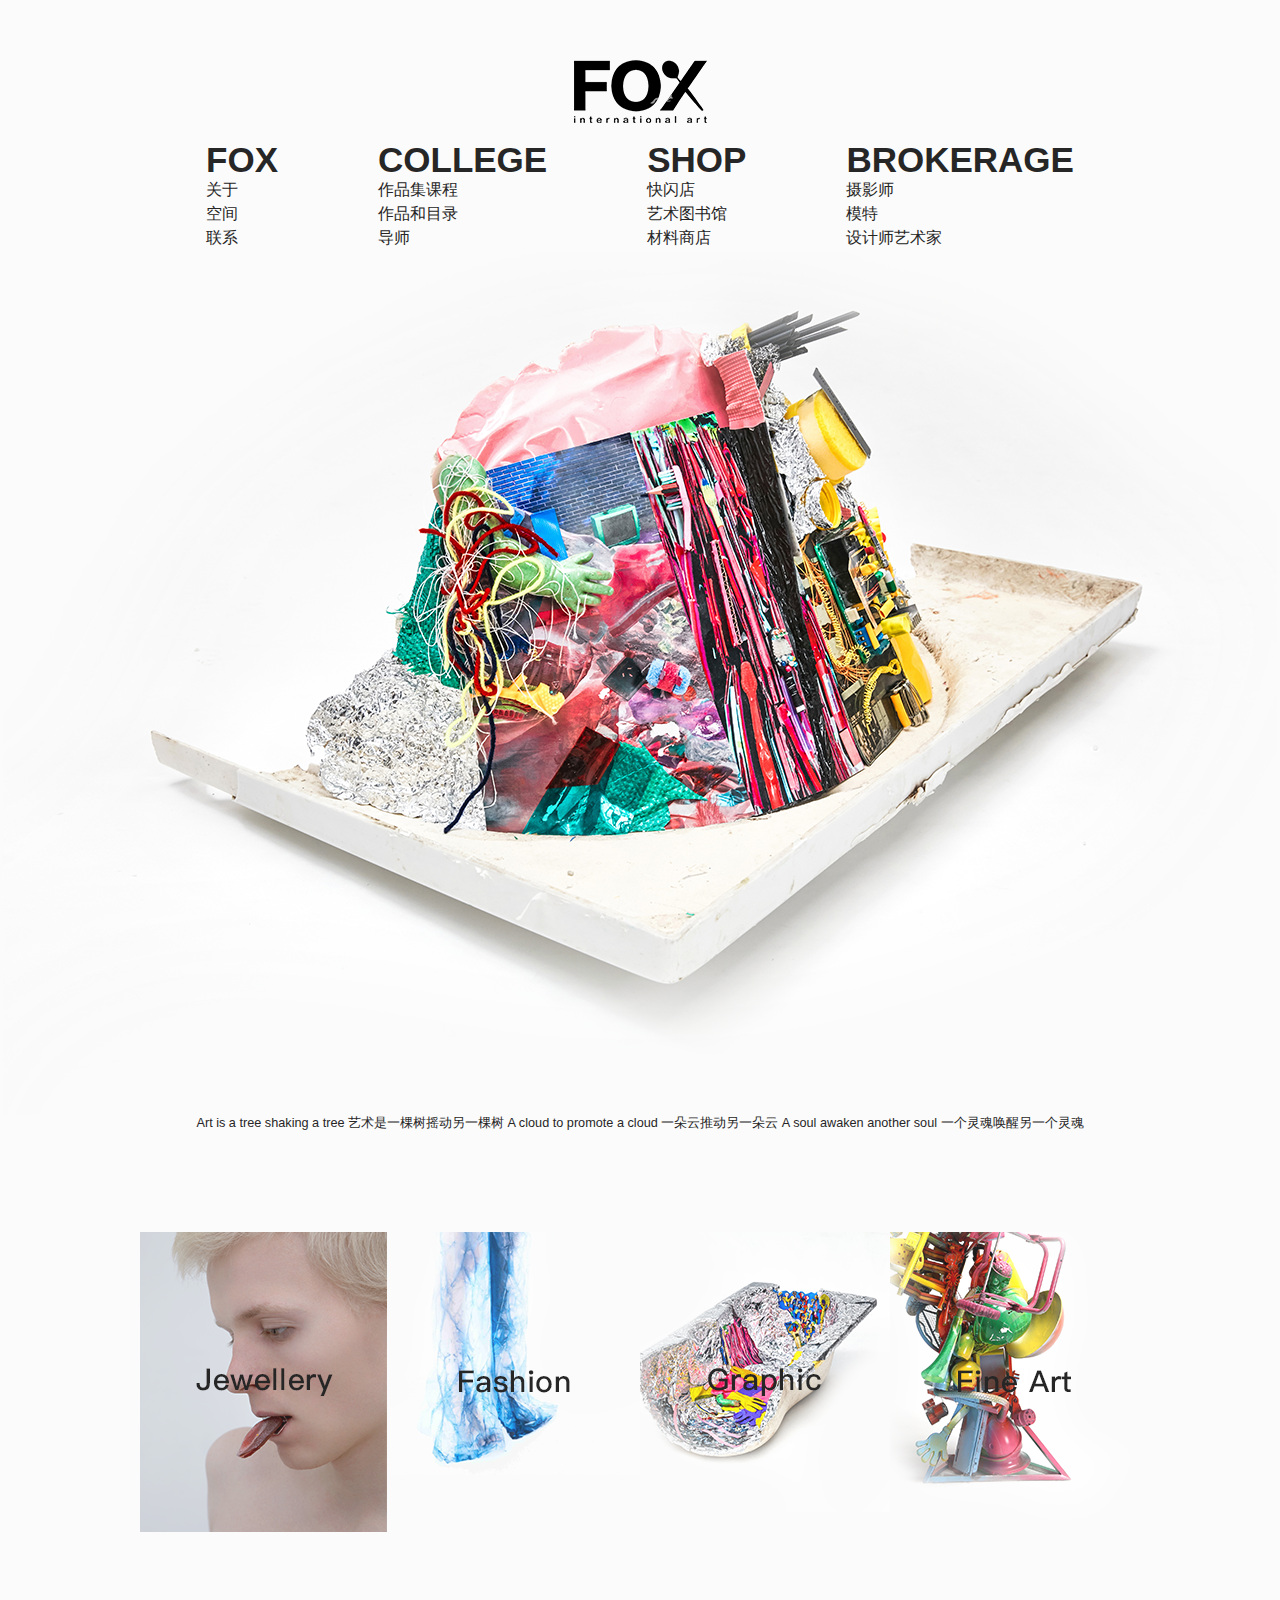
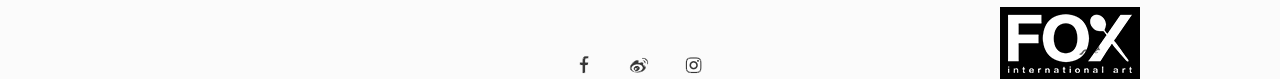
==== index.html @ cdfc4c1d "Dev" ====
<!DOCTYPE html>
<html lang="en">
<head>
  <meta charset="UTF-8">
  <meta name="viewport" content="initial-scale=0.5,maximum-scale=0.5,minimum-scale=0.5,user-scalable=no">
  <meta http-equiv="X-UA-Compatible" content="ie=edge">
  <title>Document</title>
  <link rel="Stylesheet" href="./css/common.css">
  <link rel="Stylesheet" href="./css/index.css">
</head>
<body>
  <div class="logo"></div>
  <div class="main">
    <section class="nav_bar">
      <div class="block">
        <h2>FOX</h2>
        <ul>
          <li class="item"><a src="#">关于</a></li>
          <li class="item"><a src="#">空间</a></li>
          <li class="item"><a src="#">联系</a></li>
        </ul>
      </div>
      <div class="block">
        <h2>COLLEGE</h2>
        <ul>
          <li class="item"><a src="#">作品集课程</a></li>
          <li class="item"><a src="#">作品和目录</a></li>
          <li class="item"><a src="#">导师</a></li>
        </ul>
      </div>
      <div class="block">
        <h2>SHOP</h2>
          <ul>
              <li class="item"><a src="#">快闪店</a></li>
              <li class="item"><a src="#">艺术图书馆</a></li>
              <li class="item"><a src="#">材料商店</a></li>
            </ul>
      </div>
      <div class="block">
        <h2>BROKERAGE</h2>
          <ul>
              <li class="item"><a src="#">摄影师</a></li>
              <li class="item"><a src="#">模特</a></li>
              <li class="item"><a src="#">设计师艺术家</a></li>
            </ul>
      </div>
    </section>
    <section class="content">
      <div class="img_box">
        <img src="./image/index_1.png" alt="">
      </div>
      <p class="text">Art is a tree shaking a tree 艺术是一棵树摇动另一棵树 A cloud to promote a cloud 一朵云推动另一朵云 A soul awaken another soul 一个灵魂唤醒另一个灵魂</p>
      <ul class="img_list">
        <li class="img_item">
          <img src="./image/Jewellery.png" alt="">
        </li>
        <li class="img_item">
          <img src="./image/Fashion.png" alt="">
        </li>
        <li class="img_item">
          <img src="./image/Graphic.png" alt="">
        </li>
        <li class="img_item">
          <img src="./image/Fine Art.png" alt="">
        </li>
      </ul>
    </section>
    <section class="bottom">
        <div class="media"></div>
        <div class="bottom_logo"></div>
    </section>
  </div>
</body>
</html>
---- css/common.css ----
body,div,dl,dt,dd,ul,ol,li,h1,h2,h3,h4,h5,h6,pre,form,fieldset,input,textarea,blockquote,p {
  margin: 0;
  padding: 0;
  box-sizing: content-box;
}
body {
  font-family: 'Microsoft YaHei','STHeiti',Helvetica,Arial,sans-serif;
}
table,td,tr,th {
  font-size: 12px;
}
li {
  list-style-type: none;
}
table {
  margin: 0 auto;
}
img {
  border: 0;
  vertical-align: top;
}
ol,ul {
  list-style: none;
}
q:before,q:after {
  content: '';
}
i{
  font-style: normal;
}
abbr,acronym {
  border: 0;
}
address,caption,cite,code,dfn,em,th,var {
  font-style: normal;
  font-weight: 400;
}
input,textarea,select,option {
  font-family: 'Microsoft YaHei','STHeiti',Helvetica,Arial,sans-serif;
}
a {
  text-decoration: none;
  outline: none;
  color: #272626;
}
a,button,input{-webkit-tap-highlight-color:rgba(255,0,0,0);}
---- css/index.css ----
@keyframes mymove
{
  from {opacity: 0;}
  to {opacity: 1;}
}

@-webkit-keyframes mymove
{
  from {opacity: 0;}
  to {opacity: 1;}
}
body{
  background-color: #fbfbfb;
  color: #272626;
  padding-top: 60px;
}
.main{
  max-width: 1000px;
  margin: 0 auto;
}
.logo{
  height: 63px;
  background-image: url("../image/logo.png");
  background-repeat: no-repeat;
  background-position: center;
  margin-bottom: 17px;
}
.nav_bar{
  display: flex;
  align-items: center;
  justify-content: center;
}
.block h2{
  font-size: 35px;
}
.block{
  padding: 0 50px;
  text-align: left;
}
.item{
  font-size: 16px;
  margin-bottom: 3px;
}
.img_box img{
  margin-left: -137px;
  animation:mymove 3s forwards;
  -webkit-animation:mymove 3s forwards;
}
.content .text{
  font-size: 12.7px;
  text-align: center;
  margin-bottom: 100px;
}
.img_list{
  display: flex;
  align-items: center;
  justify-content: center;
}
.img_item{
  flex: 1;
}
.bottom{
  height: 72px;
  margin-top: 75px;
  position: relative;
}
.bottom_logo{
  width: 140px;
  height: 72px;
  float: right;
  background-image: url("../image/bottom_logo.png");
  background-repeat: no-repeat;
  background-position: center;
}
.media{
  width: 140px;
  height: 29px;
  background-image: url("../image/media.png");
  background-repeat: no-repeat;
  background-position: center;
  position: absolute;
  bottom: 0;
  left: 0;
  right: 0;
  margin: auto;
}
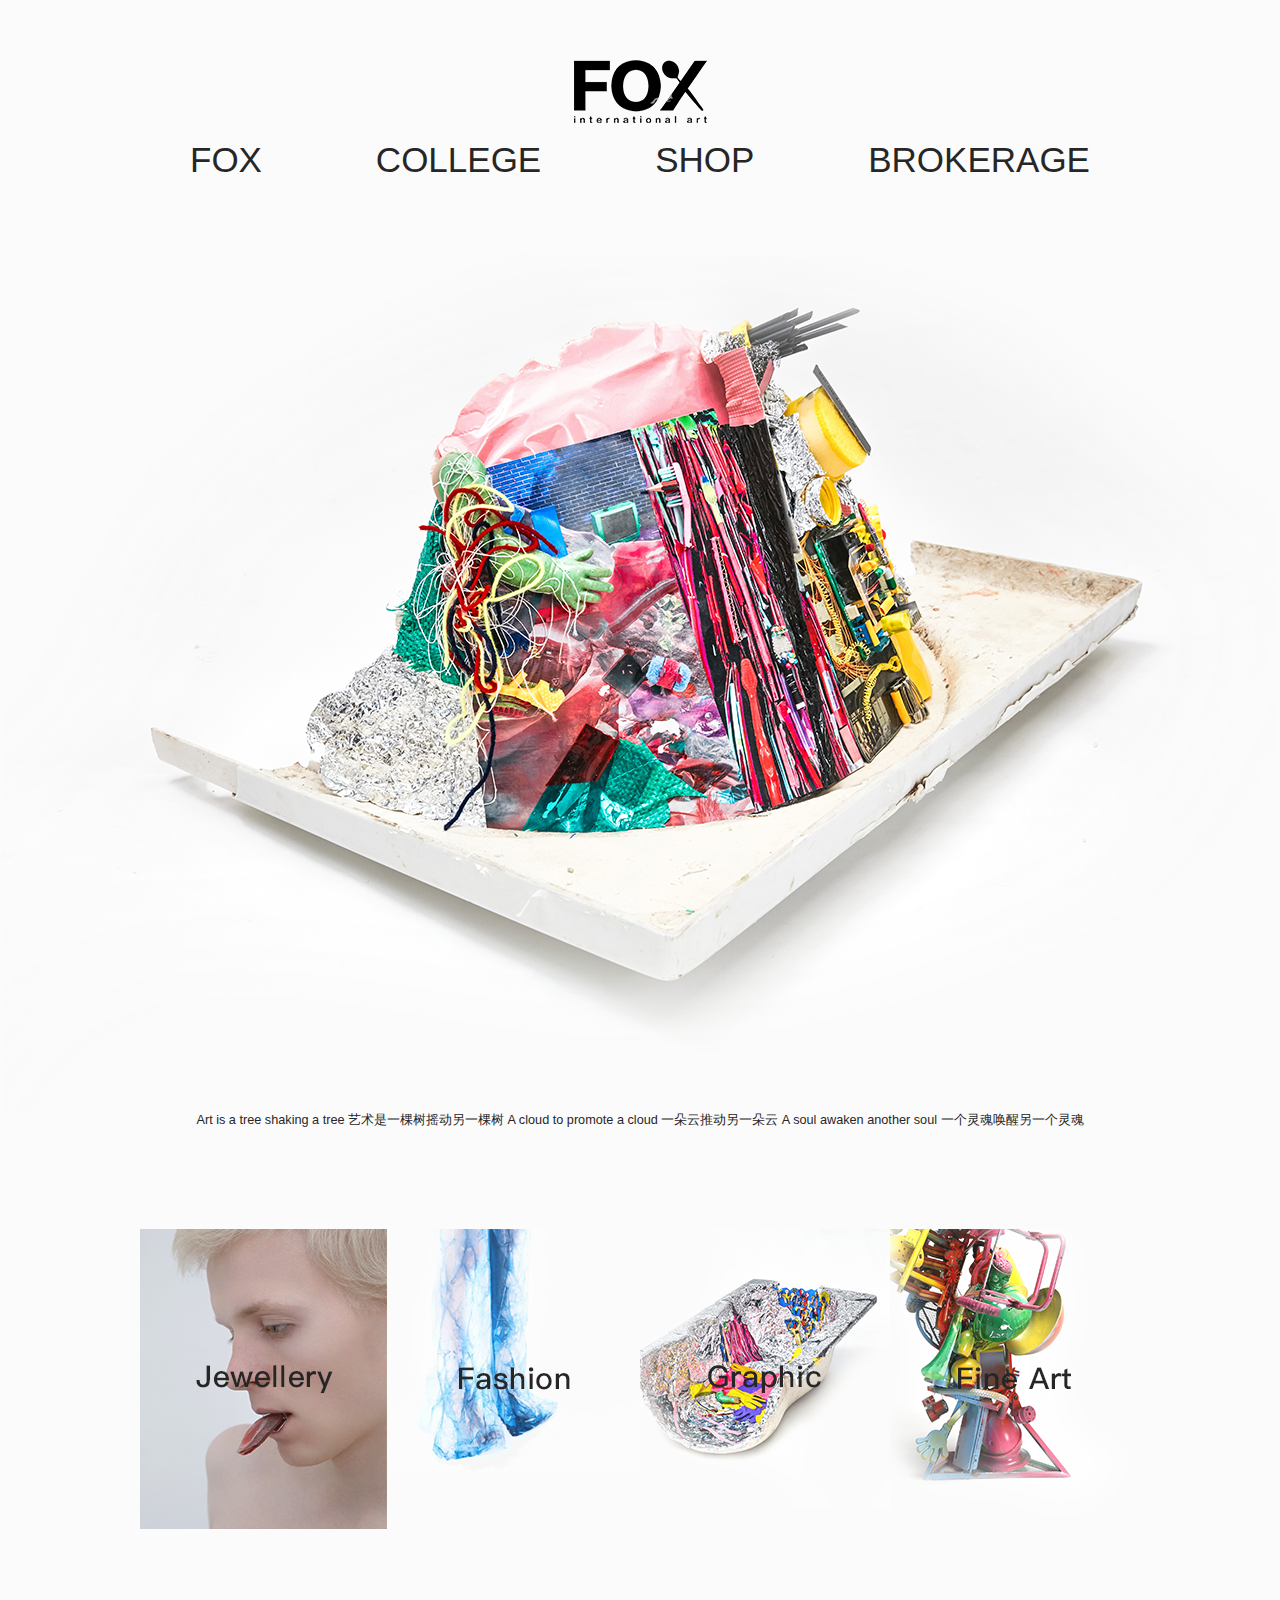
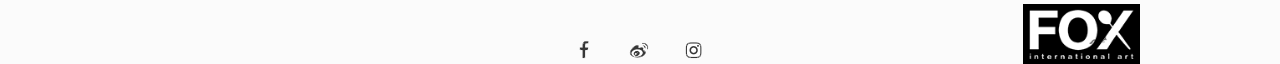
==== commit 690f82fe: "Dev" ====
--- a/index.html
+++ b/index.html
@@ -15,53 +15,53 @@
       <div class="block">
         <h2>FOX</h2>
         <ul>
-          <li class="item"><a src="#">关于</a></li>
-          <li class="item"><a src="#">空间</a></li>
-          <li class="item"><a src="#">联系</a></li>
+          <li class="item"><a href="./about.html">关于</a></li>
+          <li class="item"><a href="#">空间</a></li>
+          <li class="item"><a href="#">联系</a></li>
         </ul>
       </div>
       <div class="block">
         <h2>COLLEGE</h2>
         <ul>
-          <li class="item"><a src="#">作品集课程</a></li>
-          <li class="item"><a src="#">作品和目录</a></li>
-          <li class="item"><a src="#">导师</a></li>
+          <li class="item"><a href="#">作品集课程</a></li>
+          <li class="item"><a href="#">作品和目录</a></li>
+          <li class="item"><a href="#">导师</a></li>
         </ul>
       </div>
       <div class="block">
         <h2>SHOP</h2>
           <ul>
-              <li class="item"><a src="#">快闪店</a></li>
-              <li class="item"><a src="#">艺术图书馆</a></li>
-              <li class="item"><a src="#">材料商店</a></li>
+              <li class="item"><a href="#">快闪店</a></li>
+              <li class="item"><a href="#">艺术图书馆</a></li>
+              <li class="item"><a href="#">材料商店</a></li>
             </ul>
       </div>
       <div class="block">
         <h2>BROKERAGE</h2>
           <ul>
-              <li class="item"><a src="#">摄影师</a></li>
-              <li class="item"><a src="#">模特</a></li>
-              <li class="item"><a src="#">设计师艺术家</a></li>
+              <li class="item"><a href="#">摄影师</a></li>
+              <li class="item"><a href="#">模特</a></li>
+              <li class="item"><a href="#">设计师艺术家</a></li>
             </ul>
       </div>
     </section>
     <section class="content">
       <div class="img_box">
-        <img src="./image/index_1.png" alt="">
+        <img src="./image/index/index_1.png" alt="">
       </div>
       <p class="text">Art is a tree shaking a tree 艺术是一棵树摇动另一棵树 A cloud to promote a cloud 一朵云推动另一朵云 A soul awaken another soul 一个灵魂唤醒另一个灵魂</p>
       <ul class="img_list">
         <li class="img_item">
-          <img src="./image/Jewellery.png" alt="">
+          <img src="./image/index/Jewellery.png" alt="">
         </li>
         <li class="img_item">
-          <img src="./image/Fashion.png" alt="">
+          <img src="./image/index/Fashion.png" alt="">
         </li>
         <li class="img_item">
-          <img src="./image/Graphic.png" alt="">
+          <img src="./image/index/Graphic.png" alt="">
         </li>
         <li class="img_item">
-          <img src="./image/Fine Art.png" alt="">
+          <img src="./image/index/Fine Art.png" alt="">
         </li>
       </ul>
     </section>
--- a/css/common.css
+++ b/css/common.css
@@ -4,7 +4,10 @@
   box-sizing: content-box;
 }
 body {
-  font-family: 'Microsoft YaHei','STHeiti',Helvetica,Arial,sans-serif;
+  font-family: Helvetica,'Microsoft YaHei','STHeiti',Arial,sans-serif;
+}
+h2{
+  font-weight: 400;
 }
 table,td,tr,th {
   font-size: 12px;
@@ -43,4 +46,88 @@
   outline: none;
   color: #272626;
 }
-a,button,input{-webkit-tap-highlight-color:rgba(255,0,0,0);}+a,button,input{-webkit-tap-highlight-color:rgba(255,0,0,0);}
+.logo{
+  height: 63px;
+  background-image: url("../image/logo.png");
+  background-repeat: no-repeat;
+  background-position: center;
+  background-size: contain;
+  margin-bottom: 17px;
+}
+.bottom{
+  height: 60px;
+  margin-top: 75px;
+  position: relative;
+}
+.bottom_logo{
+  width: 117px;
+  height: 60px;
+  float: right;
+  background-image: url("../image/bottom_logo.png");
+  background-repeat: no-repeat;
+  background-position: center;
+  background-size: cover;
+}
+.media{
+  width: 140px;
+  height: 29px;
+  background-image: url("../image/media.png");
+  background-repeat: no-repeat;
+  background-position: center;
+  background-size: cover;
+  position: absolute;
+  bottom: 0;
+  left: 0;
+  right: 0;
+  margin: auto;
+}
+@keyframes myopacity
+{
+  from {opacity: 0;}
+  to {opacity: 1;}
+}
+
+@-webkit-keyframes myopacity
+{
+  from {opacity: 0;}
+  to {opacity: 1;}
+}
+body{
+  background-color: #fbfbfb;
+  color: #272626;
+  padding-top: 60px;
+}
+.main{
+  max-width: 1000px;
+  margin: 0 auto;
+}
+.nav_bar{
+  display: flex;
+  align-items: center;
+  justify-content: space-between;
+}
+.block h2{
+  font-size: 35px;
+  margin-bottom: 3px;
+}
+.block ul{
+  visibility: hidden;
+}
+.block:hover ul{
+  visibility: visible;
+}
+.block{
+  padding: 0 50px;
+  text-align: left;
+}
+.item{
+  font-size: 12px;
+  margin-bottom:5px;
+  cursor: pointer;
+}
+.item:hover{
+  /* font-size: 18px; */
+  transform: scale(1.5);
+  -webkit-transform-origin-x: 0px;
+}
--- a/css/index.css
+++ b/css/index.css
@@ -1,50 +1,7 @@
-@keyframes mymove
-{
-  from {opacity: 0;}
-  to {opacity: 1;}
-}
-
-@-webkit-keyframes mymove
-{
-  from {opacity: 0;}
-  to {opacity: 1;}
-}
-body{
-  background-color: #fbfbfb;
-  color: #272626;
-  padding-top: 60px;
-}
-.main{
-  max-width: 1000px;
-  margin: 0 auto;
-}
-.logo{
-  height: 63px;
-  background-image: url("../image/logo.png");
-  background-repeat: no-repeat;
-  background-position: center;
-  margin-bottom: 17px;
-}
-.nav_bar{
-  display: flex;
-  align-items: center;
-  justify-content: center;
-}
-.block h2{
-  font-size: 35px;
-}
-.block{
-  padding: 0 50px;
-  text-align: left;
-}
-.item{
-  font-size: 16px;
-  margin-bottom: 3px;
-}
 .img_box img{
   margin-left: -137px;
-  animation:mymove 3s forwards;
-  -webkit-animation:mymove 3s forwards;
+  animation:myopacity 3s forwards;
+  -webkit-animation:myopacity 3s forwards;
 }
 .content .text{
   font-size: 12.7px;
@@ -58,29 +15,4 @@
 }
 .img_item{
   flex: 1;
-}
-.bottom{
-  height: 72px;
-  margin-top: 75px;
-  position: relative;
-}
-.bottom_logo{
-  width: 140px;
-  height: 72px;
-  float: right;
-  background-image: url("../image/bottom_logo.png");
-  background-repeat: no-repeat;
-  background-position: center;
-}
-.media{
-  width: 140px;
-  height: 29px;
-  background-image: url("../image/media.png");
-  background-repeat: no-repeat;
-  background-position: center;
-  position: absolute;
-  bottom: 0;
-  left: 0;
-  right: 0;
-  margin: auto;
 }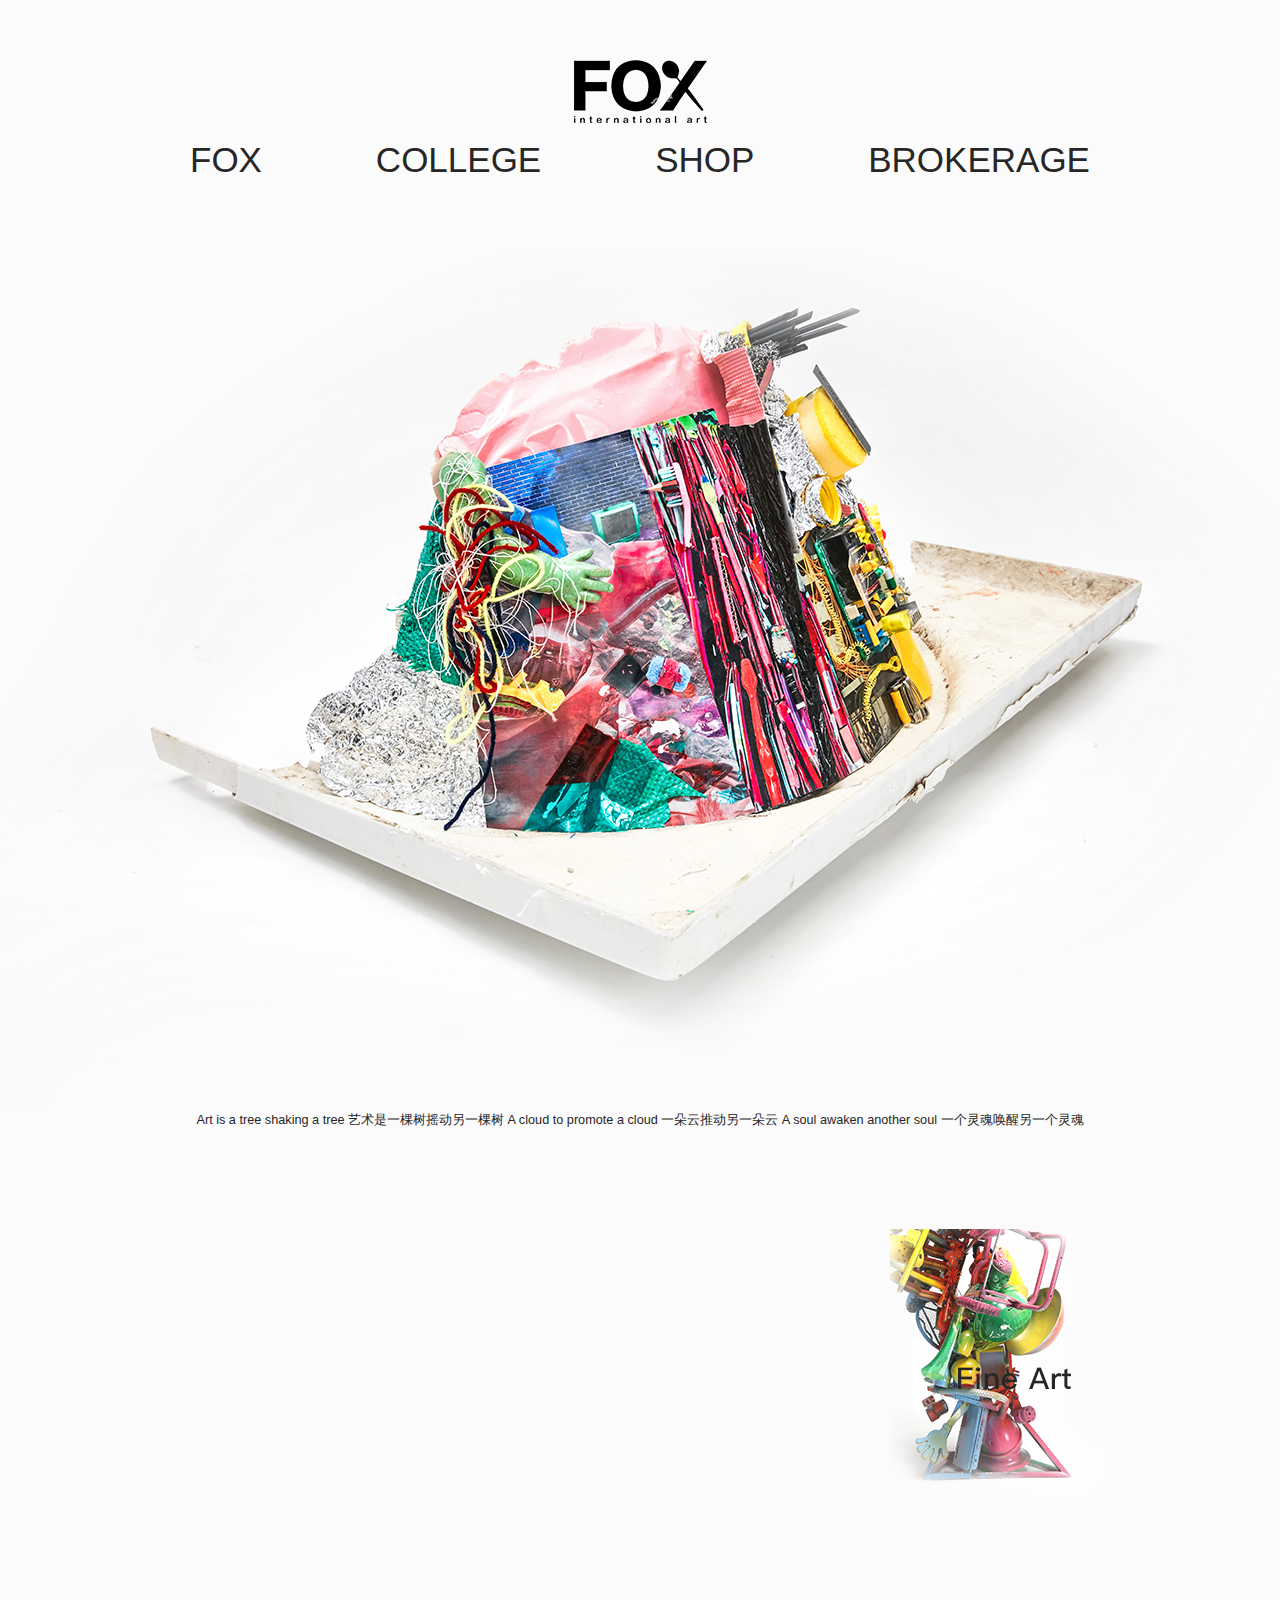
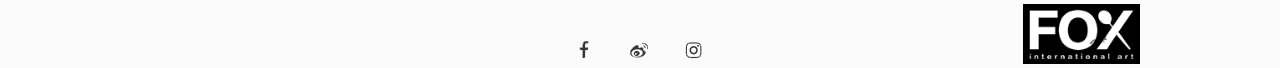
==== commit a836ead3: "dev" ====
--- a/index.html
+++ b/index.html
@@ -16,57 +16,61 @@
         <h2>FOX</h2>
         <ul>
           <li class="item"><a href="./about.html">关于</a></li>
-          <li class="item"><a href="#">空间</a></li>
-          <li class="item"><a href="#">联系</a></li>
+          <li class="item"><a href="./space.html">空间</a></li>
+          <li class="item"><a href="./space.html">联系</a></li>
         </ul>
       </div>
       <div class="block">
         <h2>COLLEGE</h2>
         <ul>
-          <li class="item"><a href="#">作品集课程</a></li>
-          <li class="item"><a href="#">作品和目录</a></li>
-          <li class="item"><a href="#">导师</a></li>
+          <li class="item"><a href="./portfolio_1.html">作品集课程</a></li>
+          <li class="item"><a href="./portfolio_2.html">作品和录取</a></li>
+          <li class="item"><a href="./tutors.html">导师</a></li>
         </ul>
       </div>
       <div class="block">
         <h2>SHOP</h2>
-          <ul>
-              <li class="item"><a href="#">快闪店</a></li>
-              <li class="item"><a href="#">艺术图书馆</a></li>
-              <li class="item"><a href="#">材料商店</a></li>
-            </ul>
+        <ul>
+          <li class="item"><a href="./shop.html">快闪店</a></li>
+          <li class="item"><a href="./shop.html">艺术图书馆</a></li>
+          <li class="item"><a href="./shop.html">材料商店</a></li>
+        </ul>
       </div>
       <div class="block">
         <h2>BROKERAGE</h2>
-          <ul>
-              <li class="item"><a href="#">摄影师</a></li>
-              <li class="item"><a href="#">模特</a></li>
-              <li class="item"><a href="#">设计师艺术家</a></li>
-            </ul>
+        <ul>
+          <li class="item"><a href=./brokerage.html>摄影师</a></li>
+          <li class="item"><a href=./brokerage.html>模特</a></li>
+          <li class="item"><a href=./brokerage.html>设计师艺术家</a></li>
+        </ul>
       </div>
     </section>
     <section class="content">
       <div class="img_box">
-        <img src="./image/index/index_1.png" alt="">
+        <img src="./image/index/banner.png" alt="">
       </div>
       <p class="text">Art is a tree shaking a tree 艺术是一棵树摇动另一棵树 A cloud to promote a cloud 一朵云推动另一朵云 A soul awaken another soul 一个灵魂唤醒另一个灵魂</p>
       <ul class="img_list">
         <li class="img_item">
-          <img src="./image/index/Jewellery.png" alt="">
+            <a href="./portfolio_2.html"><img src="./image/index/jewellery.png" alt=""></a>
         </li>
         <li class="img_item">
-          <img src="./image/index/Fashion.png" alt="">
+            <a href="./portfolio_2.html"><img src="./image/index/fashion.png" alt=""></a>
         </li>
         <li class="img_item">
-          <img src="./image/index/Graphic.png" alt="">
+            <a href="./portfolio_2.html"><img src="./image/index/graphic.png" alt=""></a>
         </li>
         <li class="img_item">
-          <img src="./image/index/Fine Art.png" alt="">
+            <a href="./portfolio_2.html"><img src="./image/index/fine_art.png" alt=""></a>
         </li>
       </ul>
     </section>
     <section class="bottom">
-        <div class="media"></div>
+        <div class="media">
+          <a href="https://weibo.com/u/5851224585"></a>
+          <a href="https://weibo.com/u/5851224585"></a>
+          <a href="https://www.douban.com/people/161801534/?dt_dapp=1"></a>
+        </div>
         <div class="bottom_logo"></div>
     </section>
   </div>
--- a/css/common.css
+++ b/css/common.css
@@ -82,6 +82,18 @@
   right: 0;
   margin: auto;
 }
+.media.gray{
+  background-image: url("../image/media_gray.png");
+}
+.media a{
+  width: 29px;
+  height: 29px;
+  display: inline-block;
+  margin-right: 21px;
+}
+.media a:last-of-type{
+  margin-right: 0px;
+}
 @keyframes myopacity
 {
   from {opacity: 0;}
@@ -130,4 +142,6 @@
   /* font-size: 18px; */
   transform: scale(1.5);
   -webkit-transform-origin-x: 0px;
+  -ms-transform-origin-x: 0px;
+  -moz-transform-origin-x: 0px;
 }
